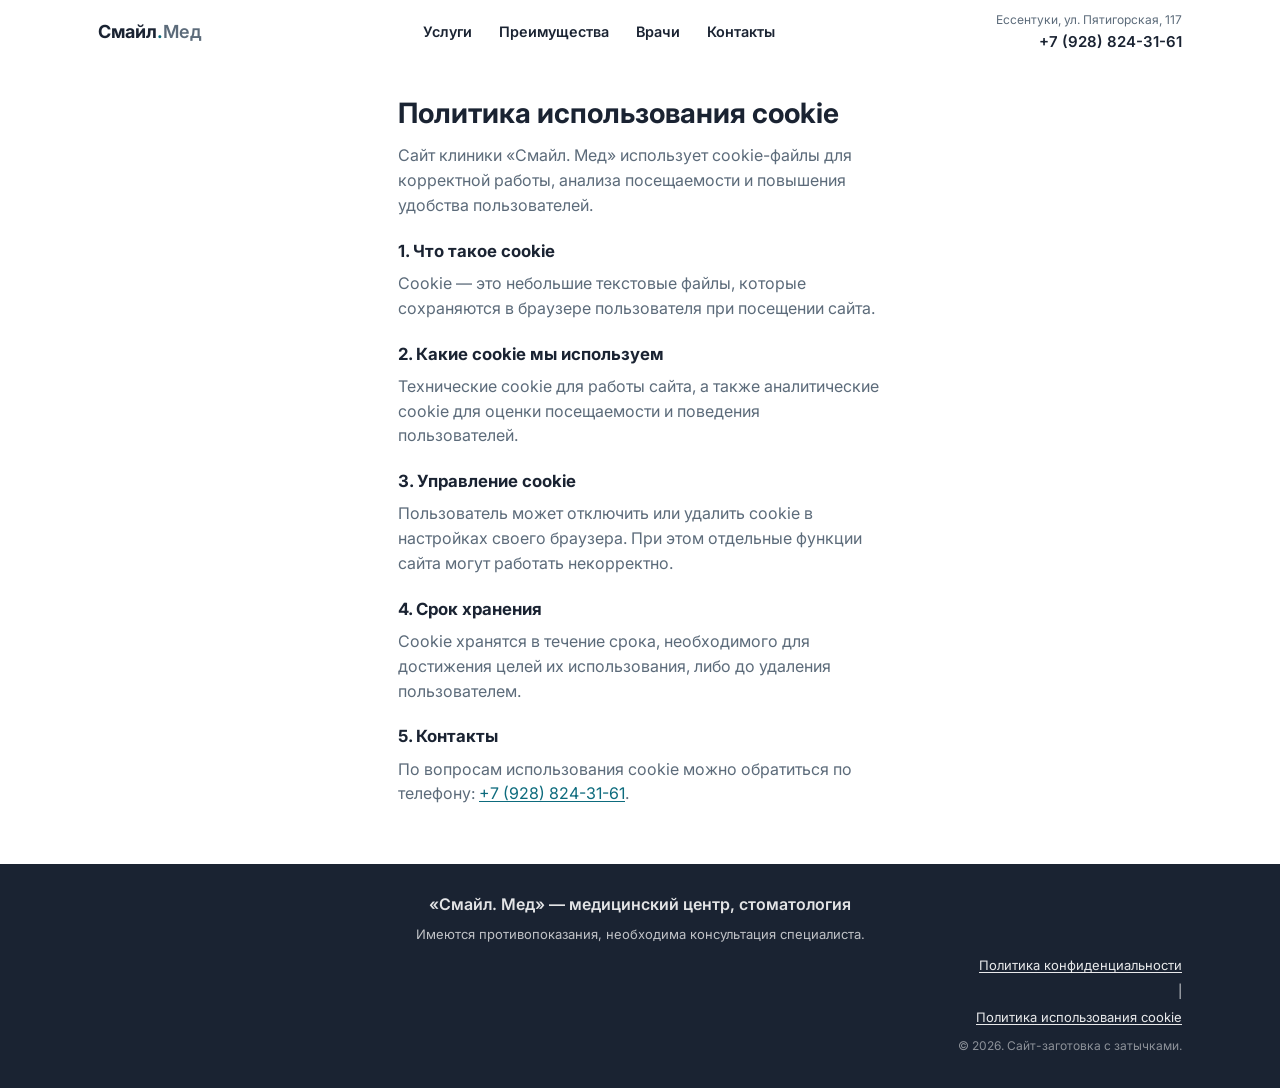
==== cookie-policy.html @ c0233da9 "changes" ====
<!DOCTYPE html>
<html lang="ru">
<head>
  <meta charset="UTF-8">
  <meta name="viewport" content="width=device-width, initial-scale=1">
  <title>Политика использования cookie — Смайл. Мед</title>
  <meta name="description" content="Политика использования cookie сайта стоматологии «Смайл. Мед».">
  <link rel="preconnect" href="https://fonts.googleapis.com">
  <link rel="preconnect" href="https://fonts.gstatic.com" crossorigin>
  <link href="https://fonts.googleapis.com/css2?family=Inter:wght@400;500;600;700&display=swap" rel="stylesheet">
  <link rel="stylesheet" href="styles.css">
</head>
<body>
  <header class="header header--scrolled" id="header">
    <div class="container header__inner">
      <a href="index.html" class="logo" aria-label="Смайл. Мед — на главную">
        <span class="logo__mark">Смайл</span><span class="logo__dot">.</span><span class="logo__med">Мед</span>
      </a>
      <nav class="nav" aria-label="Основное меню">
        <a class="nav__link" href="index.html#services">Услуги</a>
        <a class="nav__link" href="index.html#advantages">Преимущества</a>
        <a class="nav__link" href="doctors.html">Врачи</a>
        <a class="nav__link" href="index.html#contacts">Контакты</a>
      </nav>
      <div class="header__meta">
        <p class="header__address">Ессентуки, ул. Пятигорская, 117</p>
        <a class="header__phone" href="tel:+79288243161">+7 (928) 824-31-61</a>
      </div>
    </div>
  </header>

  <main>
    <section class="section legal-page">
      <div class="container container--narrow">
        <h1 class="section__title">Политика использования cookie</h1>
        <p>Сайт клиники «Смайл. Мед» использует cookie-файлы для корректной работы, анализа посещаемости и повышения удобства пользователей.</p>
        <h2>1. Что такое cookie</h2>
        <p>Cookie — это небольшие текстовые файлы, которые сохраняются в браузере пользователя при посещении сайта.</p>
        <h2>2. Какие cookie мы используем</h2>
        <p>Технические cookie для работы сайта, а также аналитические cookie для оценки посещаемости и поведения пользователей.</p>
        <h2>3. Управление cookie</h2>
        <p>Пользователь может отключить или удалить cookie в настройках своего браузера. При этом отдельные функции сайта могут работать некорректно.</p>
        <h2>4. Срок хранения</h2>
        <p>Cookie хранятся в течение срока, необходимого для достижения целей их использования, либо до удаления пользователем.</p>
        <h2>5. Контакты</h2>
        <p>По вопросам использования cookie можно обратиться по телефону: <a href="tel:+79288243161">+7 (928) 824-31-61</a>.</p>
      </div>
    </section>
  </main>

  <footer class="footer">
    <div class="container footer__inner">
      <p class="footer__brand">«Смайл. Мед» — медицинский центр, стоматология</p>
      <p class="footer__legal">Имеются противопоказания, необходима консультация специалиста.</p>
      <p class="footer__policies">
        <a href="privacy-policy.html">Политика конфиденциальности</a>
        <span aria-hidden="true">|</span>
        <a href="cookie-policy.html">Политика использования cookie</a>
      </p>
      <p class="footer__copy">&copy; <span data-year></span>. Сайт-заготовка с затычками.</p>
    </div>
  </footer>

  <script src="script.js"></script>
</body>
</html>
---- styles.css ----
/* Смайл. Мед — landing, mobile first */
:root {
  --color-bg: #ffffff;
  --color-bg-muted: #f4f7f9;
  --color-accent: #0d6b7d;
  --color-accent-hover: #0a5665;
  --color-accent-soft: #e6f3f6;
  --color-text: #1a2332;
  --color-text-muted: #5c6b7a;
  --color-border: #dce4ea;
  --shadow-sm: 0 1px 3px rgba(26, 35, 50, 0.08);
  --shadow-md: 0 8px 24px rgba(26, 35, 50, 0.1);
  --radius: 12px;
  --radius-sm: 8px;
  --header-h: 64px;
  --font: "Inter", system-ui, -apple-system, sans-serif;
  --max-w: 1120px;
  --transition: 0.2s ease;
  --reveal-duration: 0.72s;
  --reveal-ease: cubic-bezier(0.22, 1, 0.36, 1);
}

*,
*::before,
*::after {
  box-sizing: border-box;
}

html {
  scroll-behavior: smooth;
  scroll-padding-top: var(--header-h);
}

body {
  margin: 0;
  font-family: var(--font);
  font-size: 1rem;
  line-height: 1.55;
  color: var(--color-text);
  background: var(--color-bg);
}

img {
  max-width: 100%;
  height: auto;
  display: block;
}

a {
  color: var(--color-accent);
  text-decoration-thickness: 1px;
  text-underline-offset: 2px;
}

a:hover {
  color: var(--color-accent-hover);
}

.container {
  width: 100%;
  max-width: var(--max-w);
  margin: 0 auto;
  padding: 0 1.125rem;
}

.container--narrow {
  max-width: 520px;
}

/* Header: fixed поверх контента — в верхней точке виден фон hero сквозь прозрачную шапку */
.header {
  position: fixed;
  left: 0;
  right: 0;
  top: 0;
  z-index: 100;
  background: transparent;
  backdrop-filter: none;
  border-bottom: 1px solid transparent;
  box-shadow: none;
  transition:
    background-color 0.32s ease,
    border-color 0.32s ease,
    box-shadow 0.32s ease,
    backdrop-filter 0.32s ease;
}

.header--scrolled {
  background: #ffffff;
  border-bottom-color: var(--color-border);
  box-shadow: var(--shadow-sm);
}

.header__inner {
  display: flex;
  align-items: center;
  justify-content: space-between;
  gap: 0.75rem;
  min-height: var(--header-h);
  flex-wrap: wrap;
}

.nav {
  display: none;
  align-items: center;
  gap: 0.2rem;
  flex: 1 1 auto;
  justify-content: center;
}

.nav__link {
  display: inline-flex;
  align-items: center;
  gap: 0.35rem;
  padding: 0.55rem 0.75rem;
  border-radius: 999px;
  text-decoration: none;
  color: var(--color-text);
  font-weight: 600;
  font-size: 0.9rem;
  transition: background var(--transition), color var(--transition);
}

.nav__link:hover {
  background: rgba(13, 107, 125, 0.1);
  color: var(--color-accent-hover);
}

.nav__dropdown {
  position: relative;
}

.nav__link--dropdown {
  cursor: default;
}

.nav__dropdown::after {
  content: "";
  position: absolute;
  left: 0;
  right: 0;
  top: 100%;
  height: 12px;
}

.nav__chev {
  width: 10px;
  height: 10px;
  border-right: 2px solid currentColor;
  border-bottom: 2px solid currentColor;
  transform: rotate(45deg);
  margin-top: -2px;
  opacity: 0.75;
}

.nav__menu {
  position: absolute;
  top: calc(100% + 6px);
  left: 0;
  min-width: 220px;
  background: #fff;
  border: 1px solid var(--color-border);
  border-radius: var(--radius);
  box-shadow: var(--shadow-md);
  padding: 0.5rem;
  opacity: 0;
  transform: translate3d(0, 6px, 0);
  pointer-events: none;
  transition: opacity 0.18s ease, transform 0.18s ease;
}

.nav__dropdown:hover .nav__menu,
.nav__dropdown:focus-within .nav__menu {
  opacity: 1;
  transform: translate3d(0, 0, 0);
  pointer-events: auto;
}

.nav__item {
  display: block;
  padding: 0.6rem 0.7rem;
  border-radius: var(--radius-sm);
  color: var(--color-text);
  text-decoration: none;
  font-weight: 600;
  font-size: 0.92rem;
}

.nav__item:hover {
  background: var(--color-accent-soft);
  color: var(--color-accent-hover);
}

.price-mini {
  display: flex;
  flex-direction: column;
  gap: 0.35rem;
  padding: 0.15rem;
}

.price-mini__row {
  display: grid;
  grid-template-columns: 1fr auto;
  gap: 0.75rem;
  padding: 0.45rem 0.5rem;
  border-radius: var(--radius-sm);
  border: 1px solid transparent;
}

.price-mini__row:hover {
  border-color: var(--color-border);
  background: var(--color-bg-muted);
}

.price-mini__name {
  font-weight: 600;
  color: var(--color-text);
  font-size: 0.9rem;
}

.price-mini__price {
  font-weight: 700;
  color: var(--color-accent);
  font-variant-numeric: tabular-nums;
  font-size: 0.9rem;
}

.price-mini__btn {
  margin-top: 0.35rem;
}

.services__price {
  margin-top: 1.25rem;
  padding: 1.25rem;
  border-radius: var(--radius);
  border: 1px solid var(--color-border);
  background: var(--color-bg);
  box-shadow: var(--shadow-sm);
  width: 100%;
  max-width: 520px;
}

.services__price-title {
  margin: 0 0 0.75rem;
  font-size: 1.0625rem;
}

.logo {
  text-decoration: none;
  font-weight: 700;
  font-size: 1.125rem;
  color: var(--color-text);
}

.logo__dot {
  color: var(--color-accent);
}

.logo__med {
  font-weight: 600;
  color: var(--color-text-muted);
}

.header__meta {
  display: none;
  flex-direction: column;
  align-items: flex-end;
  gap: 0.05rem;
}

.header__address {
  margin: 0;
  font-size: 0.75rem;
  color: var(--color-text-muted);
}

.header__phone {
  font-weight: 600;
  font-size: 0.9375rem;
  color: var(--color-text);
  text-decoration: none;
}

.header__phone:hover {
  color: var(--color-accent);
}

.header__cta {
  display: none;
}

.header__burger {
  display: flex;
  flex-direction: column;
  justify-content: center;
  gap: 5px;
  width: 44px;
  height: 44px;
  padding: 0;
  border: none;
  background: transparent;
  cursor: pointer;
  border-radius: var(--radius-sm);
}

.header__burger span {
  display: block;
  height: 2px;
  width: 22px;
  margin: 0 auto;
  background: var(--color-text);
  border-radius: 1px;
}

.nav-mobile {
  padding: 0 1.125rem 1rem;
  display: flex;
  flex-direction: column;
  gap: 0.5rem;
  border-bottom: 1px solid transparent;
  background: rgba(255, 255, 255, 0.97);
  transition: border-color 0.32s ease, background-color 0.32s ease;
}

.header--scrolled .nav-mobile {
  border-bottom-color: var(--color-border);
}

.nav-mobile[hidden] {
  display: none !important;
}

.nav-mobile__link {
  padding: 0.65rem 0;
  color: var(--color-text);
  text-decoration: none;
  font-weight: 500;
  border-bottom: 1px solid var(--color-border);
}

/* Buttons */
.btn {
  display: inline-flex;
  align-items: center;
  justify-content: center;
  gap: 0.35rem;
  padding: 0.65rem 1.1rem;
  font-family: inherit;
  font-size: 0.9375rem;
  font-weight: 600;
  border-radius: var(--radius-sm);
  border: 2px solid transparent;
  cursor: pointer;
  text-decoration: none;
  transition: background var(--transition), color var(--transition), border-color var(--transition);
}

.btn--primary {
  background: var(--color-accent);
  color: #fff;
}

.btn--primary:hover {
  background: var(--color-accent-hover);
  color: #fff;
}

.btn--secondary {
  background: var(--color-text);
  color: #fff;
  border-color: var(--color-text);
}

.btn--secondary:hover {
  background: #2d3a4d;
  color: #fff;
}

.btn--outline {
  background: #fff;
  color: var(--color-accent);
  border-color: var(--color-accent);
}

.btn--outline:hover {
  background: var(--color-accent-soft);
  color: var(--color-accent-hover);
}

.btn--ghost {
  background: transparent;
  color: var(--color-accent);
  border-color: transparent;
  text-decoration: underline;
  text-underline-offset: 3px;
}

.btn--lg {
  padding: 0.85rem 1.25rem;
  font-size: 1rem;
}

.btn--block {
  width: 100%;
}

/* Hero: начинается с верха вьюпорта под фиксированной шапкой */
.hero {
  position: relative;
  min-height: 100vh;
  min-height: min(640px, 100dvh);
  display: flex;
  align-items: flex-end;
  padding: calc(var(--header-h) + 2rem) 0 3rem;
}

.hero__bg {
  position: absolute;
  inset: 0;
  background:
    linear-gradient(135deg, rgba(13, 107, 125, 0.12) 0%, rgba(255, 255, 255, 0.85) 55%),
    url("https://images.unsplash.com/photo-1629909613654-28e377c37b09?w=1200&q=70&auto=format&fit=crop") center/cover no-repeat;
  z-index: 0;
}

.hero__overlay {
  position: absolute;
  inset: 0;
  background: linear-gradient(180deg, rgba(255, 255, 255, 0.2) 0%, rgba(255, 255, 255, 0.92) 100%);
  z-index: 1;
}

.hero__content {
  position: relative;
  z-index: 2;
}

.hero__title {
  margin: 0 0 0.75rem;
  font-size: clamp(1.5rem, 5vw, 2.25rem);
  font-weight: 700;
  line-height: 1.2;
  max-width: 18ch;
}

.hero__subtitle {
  margin: 0 0 1.5rem;
  font-size: 1.0625rem;
  color: var(--color-text-muted);
  max-width: 32ch;
}

.hero__actions {
  display: flex;
  flex-direction: column;
  gap: 0.75rem;
}

.hero__note {
  margin: 1.25rem 0 0;
  font-size: 0.8125rem;
  color: var(--color-text-muted);
}

.placeholder-note {
  opacity: 0.9;
}

/* Sections */
.section {
  padding: 3rem 0;
}

.section--muted {
  background: var(--color-bg-muted);
}

.section--accent {
  background: linear-gradient(160deg, var(--color-accent) 0%, #0a4d5c 100%);
  color: #fff;
}

.section__title {
  margin: 0 0 0.5rem;
  font-size: clamp(1.35rem, 4vw, 1.75rem);
  font-weight: 700;
}

.section__title--light {
  color: #fff;
}

.section__lead {
  margin: 0 0 1.75rem;
  color: var(--color-text-muted);
  max-width: 42ch;
}

.section__footer {
  margin-top: 1.75rem;
  display: flex;
  flex-direction: column;
  align-items: flex-start;
  gap: 0.5rem;
}

.grid--services {
  display: grid;
  gap: 1rem;
}

.grid--gallery {
  display: grid;
  gap: 1rem;
  grid-template-columns: repeat(2, 1fr);
}

.grid--works {
  display: grid;
  gap: 1rem;
}

.ba-card--span {
  /* Делаем карточку-область под слайдер без “внутренних отступов” */
  padding: 0.25rem;
  align-items: stretch;
  justify-content: stretch;
  min-height: auto;
}

/* Before / After slider */
.ba-slider {
  --ba-pos: 50;
  position: relative;
  width: 100%;
  aspect-ratio: 16 / 9;
  border-radius: calc(var(--radius) - 2px);
  overflow: hidden;
  user-select: none;
  touch-action: pan-y;
}

.ba-slider::before {
  content: "";
  position: absolute;
  inset: 0;
  background: rgba(0, 0, 0, 0.25);
  opacity: 0;
  transition: opacity 0.2s ease;
  z-index: 3;
  pointer-events: none;
}

.ba-slider:hover::before,
.ba-slider[data-dragging="true"]::before {
  opacity: 1;
}

.ba-stage {
  position: absolute;
  inset: 0;
  z-index: 1;
}

.ba-img {
  position: absolute;
  inset: 0;
  width: 100%;
  height: 100%;
  object-fit: cover;
  object-position: center;
}

.ba-img--before {
  z-index: 1;
}

.ba-clip {
  position: absolute;
  top: 0;
  left: 0;
  bottom: 0;
  width: calc(var(--ba-pos) * 1%);
  overflow: hidden;
  z-index: 2;
}

.ba-divider {
  position: absolute;
  top: 0;
  bottom: 0;
  left: calc(var(--ba-pos) * 1%);
  width: 2px;
  background: rgba(255, 255, 255, 0.92);
  transform: translateX(-1px);
  opacity: 0.9;
  z-index: 4;
  pointer-events: none;
}

.ba-handle {
  position: absolute;
  top: 50%;
  left: calc(var(--ba-pos) * 1%);
  transform: translate(-50%, -50%);
  width: 46px;
  height: 46px;
  border-radius: 999px;
  border: 2px solid rgba(255, 255, 255, 0.95);
  background: rgba(0, 0, 0, 0.15);
  box-shadow: 0 8px 24px rgba(0, 0, 0, 0.18);
  z-index: 4;
  pointer-events: none;
}

.ba-label {
  position: absolute;
  top: 50%;
  transform: translateY(-50%);
  padding: 0.45rem 0.75rem;
  border-radius: 0.65rem;
  background: rgba(0, 0, 0, 0.38);
  color: #fff;
  font-weight: 800;
  font-size: 0.9rem;
  opacity: 0;
  transition:
    opacity 0.2s ease,
    transform 0.2s ease;
  z-index: 5;
  pointer-events: none;
}

.ba-label--before {
  left: 10px;
}

.ba-label--after {
  right: 10px;
}

.ba-slider:hover .ba-label,
.ba-slider[data-dragging="true"] .ba-label {
  opacity: 1;
}

.ba-range {
  position: absolute;
  inset: 0;
  width: 100%;
  height: 100%;
  opacity: 0;
  cursor: ew-resize;
  z-index: 6;
  border: 0;
  background: transparent;
}

.grid--news {
  display: grid;
  gap: 1rem;
}

.ph-card {
  border-radius: var(--radius);
  border: 2px dashed var(--color-border);
  background: linear-gradient(180deg, #ffffff 0%, var(--color-bg-muted) 100%);
  color: var(--color-text-muted);
  min-height: 140px;
  padding: 1.1rem;
  display: flex;
  align-items: center;
  justify-content: center;
  text-align: center;
  font-weight: 700;
}

.ph-card--wide {
  min-height: 170px;
}

.team {
  padding-top: calc(var(--header-h) + 1.75rem);
}

.team__title {
  margin: 0 0 1.25rem;
  font-size: clamp(1.25rem, 3.8vw, 1.75rem);
  line-height: 1.25;
}

.team-grid {
  display: grid;
  gap: 1rem;
  justify-content: center;
  grid-template-columns: minmax(0, 420px);
}

.team-card {
  border-radius: var(--radius);
  border: 1px solid var(--color-border);
  background: var(--color-bg);
  box-shadow: var(--shadow-sm);
  overflow: hidden;
}

.team-card__photo {
  width: 100%;
  height: 220px;
  object-fit: cover;
  object-position: center;
  background: var(--color-bg-muted);
}

.team-card__name {
  margin: 0;
  padding: 0.9rem 1rem 0.25rem;
  font-size: 1.05rem;
}

.team-card__role {
  margin: 0;
  padding: 0 1rem 1rem;
  color: var(--color-text-muted);
  font-weight: 600;
}

.team__note {
  margin-top: 1rem;
}

.legal-page {
  padding-top: calc(var(--header-h) + 1.75rem);
}

.legal-page h2 {
  margin: 1.25rem 0 0.45rem;
  font-size: 1.05rem;
}

.legal-page p {
  margin: 0 0 0.6rem;
  color: var(--color-text-muted);
}

.card {
  background: var(--color-bg);
  border: 1px solid var(--color-border);
  border-radius: var(--radius);
  padding: 1.25rem;
  box-shadow: var(--shadow-sm);
}

.card__icon {
  font-size: 1.75rem;
  margin-bottom: 0.5rem;
}

.card__title {
  margin: 0 0 0.4rem;
  font-size: 1.0625rem;
}

.card__text {
  margin: 0;
  font-size: 0.9375rem;
  color: var(--color-text-muted);
}

.placeholder-tag {
  font-size: 0.75rem;
  color: var(--color-text-muted);
}

.section--accent .placeholder-tag {
  color: rgba(255, 255, 255, 0.85);
}

/* Advantages */
.advantages {
  list-style: none;
  margin: 0;
  padding: 0;
  display: grid;
  gap: 1rem;
}

.advantages__item {
  background: var(--color-bg);
  border-radius: var(--radius);
  padding: 1rem 1.15rem;
  border: 1px solid var(--color-border);
}

.advantages__item strong {
  display: block;
  margin-bottom: 0.35rem;
  font-size: 1rem;
  color: var(--color-accent);
}

.advantages__item span {
  font-size: 0.9375rem;
  color: var(--color-text-muted);
}

/* Reviews carousel */
.reviews {
  max-width: 640px;
}

.reviews__viewport {
  overflow: hidden;
  border-radius: var(--radius);
  border: 1px solid var(--color-border);
  background: var(--color-bg);
}

.reviews__track {
  display: flex;
  transition: transform 0.35s ease;
}

.review {
  flex: 0 0 100%;
  margin: 0;
  padding: 1.5rem 1.25rem;
}

.review p {
  margin: 0 0 0.75rem;
  font-size: 1rem;
}

.review cite {
  font-size: 0.875rem;
  font-style: normal;
  color: var(--color-text-muted);
}

.reviews__controls {
  display: flex;
  gap: 0.5rem;
  margin-top: 0.75rem;
}

.reviews__btn {
  min-width: 44px;
  height: 44px;
  border-radius: var(--radius-sm);
  border: 1px solid var(--color-border);
  background: var(--color-bg);
  font-size: 1.1rem;
  cursor: pointer;
  color: var(--color-accent);
}

.reviews__btn:hover {
  background: var(--color-accent-soft);
}

.reviews__cta {
  align-items: flex-start;
}

/* Lead form */
.lead-form {
  display: flex;
  flex-direction: column;
  gap: 1rem;
}

.field {
  display: flex;
  flex-direction: column;
  gap: 0.35rem;
}

.field__label {
  font-size: 0.875rem;
  font-weight: 500;
}

.field__input {
  padding: 0.75rem 0.9rem;
  border: 1px solid rgba(255, 255, 255, 0.35);
  border-radius: var(--radius-sm);
  font-family: inherit;
  font-size: 1rem;
  background: rgba(255, 255, 255, 0.95);
  color: var(--color-text);
}

.field__input::placeholder {
  color: #8a9aa8;
}

.field--check {
  flex-direction: row;
  align-items: flex-start;
  gap: 0.6rem;
  font-size: 0.8125rem;
  line-height: 1.4;
}

.field--check input {
  margin-top: 0.2rem;
  flex-shrink: 0;
}

.section--accent .link-inline {
  color: #fff;
  text-decoration: underline;
}

.form-hint {
  margin: 0;
  min-height: 1.25em;
  font-size: 0.875rem;
  opacity: 0.95;
}

/* Contacts */
.contacts-grid {
  display: grid;
  gap: 1.5rem;
}

.contacts-phone {
  margin: 0 0 0.5rem;
  font-size: 1.5rem;
  font-weight: 700;
}

.contacts-phone a {
  color: var(--color-text);
  text-decoration: none;
}

.contacts-phone a:hover {
  color: var(--color-accent);
}

.contacts-address,
.contacts-hours {
  margin: 0 0 0.5rem;
  color: var(--color-text-muted);
}

.muted {
  color: var(--color-text-muted);
  font-size: 0.9375rem;
}

.contacts-messengers {
  margin: 1rem 0 0;
  display: flex;
  flex-wrap: wrap;
  gap: 0.5rem;
}

.link-pill {
  display: inline-flex;
  padding: 0.45rem 0.9rem;
  background: var(--color-accent-soft);
  color: var(--color-accent);
  border-radius: 999px;
  font-weight: 600;
  font-size: 0.875rem;
  text-decoration: none;
}

.link-pill:hover {
  background: #d4e8ed;
}

.link-pill--placeholder {
  opacity: 0.75;
  border: 1px dashed var(--color-accent);
  background: transparent;
}

.map-placeholder {
  min-height: 240px;
  border: 2px dashed var(--color-border);
  border-radius: var(--radius);
  padding: 1.25rem;
  background: var(--color-bg-muted);
  color: var(--color-text-muted);
  font-size: 0.9375rem;
}

.map-placeholder p {
  margin: 0 0 0.5rem;
}

.map-placeholder__code {
  display: block;
  margin-top: 0.75rem;
  padding: 0.65rem;
  background: #fff;
  border-radius: var(--radius-sm);
  font-size: 0.75rem;
  word-break: break-all;
  border: 1px solid var(--color-border);
}

.map-placeholder iframe {
  width: 100%;
  max-width: 100%;
  height: 240px;
  margin-top: 0.75rem;
  border: 0;
  border-radius: var(--radius-sm);
  display: block;
}

/* Footer */
.footer {
  padding: 1.75rem 0 2rem;
  background: var(--color-text);
  color: rgba(255, 255, 255, 0.88);
}

.footer__inner {
  text-align: right;
}

.footer__brand {
  margin: 0 0 0.5rem;
  font-weight: 600;
  text-align: center; /* Возвращаем исходное выравнивание текста */
}

.footer__legal {
  margin: 0 0 0.75rem;
  font-size: 0.8125rem;
  line-height: 1.45;
  color: rgba(255, 255, 255, 0.72);
  text-align: center; /* Возвращаем исходное выравнивание текста */
}

.footer__policies {
  margin: 0 0 0.65rem;
  font-size: 0.8125rem;
  color: rgba(255, 255, 255, 0.8);
  display: flex;
  flex-direction: column;
  justify-content: flex-start;
  align-items: flex-end;
  gap: 0.35rem;
  flex-wrap: nowrap;
  transform: none;
}

.footer__policies a {
  color: rgba(255, 255, 255, 0.9);
}

.footer__policies a:hover {
  color: #ffffff;
}

@media (max-width: 639px) {
  .footer__policies {
    transform: none;
    align-items: flex-end;
    text-align: right;
  }
}

.footer__copy {
  margin: 0;
  font-size: 0.75rem;
  color: rgba(255, 255, 255, 0.5);
}

/* Modal */
.modal {
  position: fixed;
  inset: 0;
  z-index: 200;
  display: flex;
  align-items: center;
  justify-content: center;
  padding: 1rem;
}

.modal[hidden] {
  display: none !important;
}

.modal__backdrop {
  position: absolute;
  inset: 0;
  background: rgba(26, 35, 50, 0.45);
}

.modal__dialog {
  position: relative;
  width: 100%;
  max-width: 400px;
  background: var(--color-bg);
  border-radius: var(--radius);
  padding: 1.5rem;
  box-shadow: var(--shadow-md);
}

.modal__close {
  position: absolute;
  top: 0.65rem;
  right: 0.65rem;
  width: 36px;
  height: 36px;
  border: none;
  background: var(--color-bg-muted);
  border-radius: var(--radius-sm);
  font-size: 1.5rem;
  line-height: 1;
  cursor: pointer;
  color: var(--color-text-muted);
}

.modal__title {
  margin: 0 0 0.75rem;
  font-size: 1.25rem;
  padding-right: 2rem;
}

.modal__text {
  margin: 0 0 0.75rem;
  color: var(--color-text-muted);
  font-size: 0.9375rem;
}

.modal__phone {
  margin: 0 0 1rem;
  font-size: 1.25rem;
  font-weight: 700;
}

.modal__phone a {
  color: var(--color-text);
  text-decoration: none;
}

.modal__actions {
  display: flex;
  flex-direction: column;
  gap: 0.5rem;
  margin-bottom: 0.75rem;
}

.badge-placeholder {
  font-size: 0.65rem;
  font-weight: 500;
  opacity: 0.8;
}

/* Scroll-driven reveal */
.reveal {
  opacity: 0;
  transform: translate3d(0, 36px, 0);
  transition:
    opacity var(--reveal-duration) var(--reveal-ease),
    transform var(--reveal-duration) var(--reveal-ease);
  transition-delay: 0ms;
}

.reveal.is-visible {
  opacity: 1;
  transform: translate3d(0, 0, 0);
}

.reveal--left {
  transform: translate3d(-36px, 0, 0);
}

.reveal--right {
  transform: translate3d(36px, 0, 0);
}

.reveal--scale {
  transform: translate3d(0, 24px, 0) scale(0.96);
}

.reveal--scale.is-visible {
  transform: translate3d(0, 0, 0) scale(1);
}

/* Tablet+ */
@media (min-width: 640px) {
  .header__inner {
    flex-wrap: nowrap;
  }

  .nav {
    display: flex;
  }

  .header__meta {
    display: flex;
  }

  .header__cta {
    display: inline-flex;
  }

  .header__burger {
    display: none;
  }

  .nav-mobile {
    display: none !important;
  }

  .hero__actions {
    flex-direction: row;
    flex-wrap: wrap;
  }

  .grid--services {
    grid-template-columns: repeat(2, 1fr);
  }

  .grid--gallery {
    grid-template-columns: repeat(4, 1fr);
  }

  .grid--news {
    grid-template-columns: repeat(3, 1fr);
  }

  .grid--works {
    grid-template-columns: repeat(2, 1fr);
  }

  .ba-card--span {
    grid-column: 1 / -1;
  }

  .team-grid {
    grid-template-columns: repeat(2, minmax(0, 360px));
  }

  .advantages {
    grid-template-columns: repeat(2, 1fr);
  }

  .contacts-grid {
    grid-template-columns: 1fr 1.2fr;
    align-items: start;
  }

  .map-placeholder {
    min-height: 280px;
  }

  .map-placeholder iframe {
    height: 300px;
  }

  .modal__actions {
    flex-direction: row;
  }
}

@media (min-width: 960px) {
  .grid--services {
    grid-template-columns: repeat(4, 1fr);
  }

  .hero__title {
    max-width: 22ch;
  }
}

@media (prefers-reduced-motion: reduce) {
  html {
    scroll-behavior: auto;
  }

  .reviews__track {
    transition: none;
  }

  .reveal {
    opacity: 1;
    transform: none;
    transition: none;
  }

  .reveal--scale.is-visible {
    transform: none;
  }
}
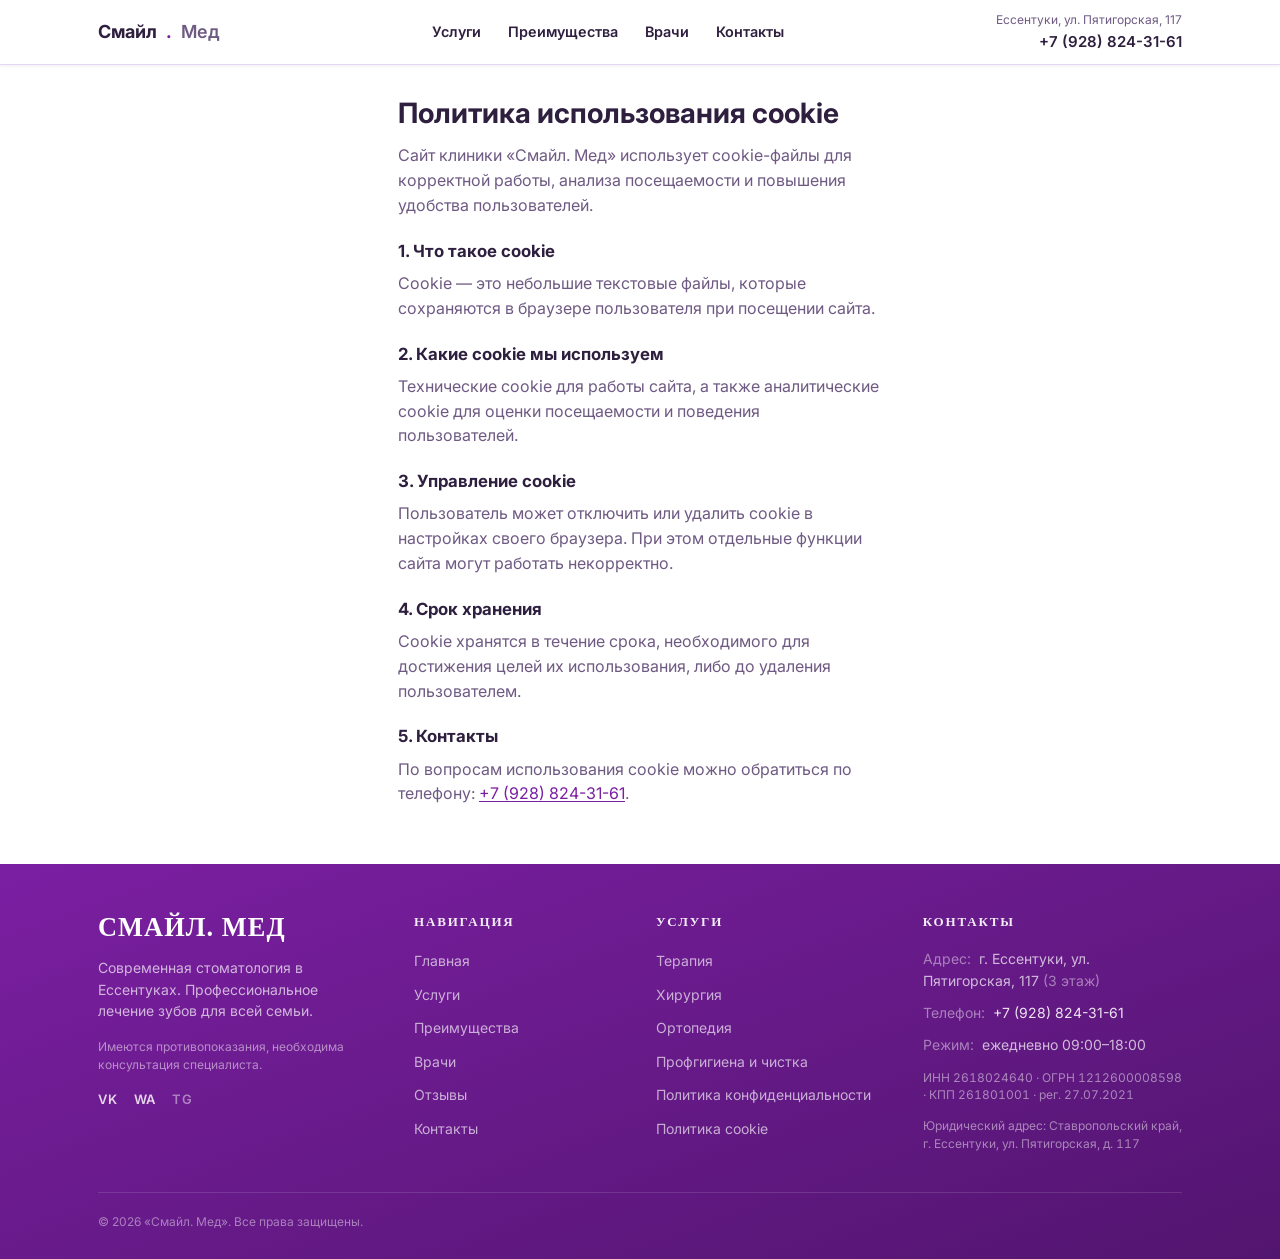
==== commit 71a38640: "changes" ====
--- a/cookie-policy.html
+++ b/cookie-policy.html
@@ -50,14 +50,55 @@
 
   <footer class="footer">
     <div class="container footer__inner">
-      <p class="footer__brand">«Смайл. Мед» — медицинский центр, стоматология</p>
-      <p class="footer__legal">Имеются противопоказания, необходима консультация специалиста.</p>
-      <p class="footer__policies">
-        <a href="privacy-policy.html">Политика конфиденциальности</a>
-        <span aria-hidden="true">|</span>
-        <a href="cookie-policy.html">Политика использования cookie</a>
-      </p>
-      <p class="footer__copy">&copy; <span data-year></span>. Сайт-заготовка с затычками.</p>
+      <div class="footer__top">
+        <div class="footer__grid">
+          <div class="footer__col footer__col--brand">
+            <p class="footer__brand-title">Смайл. Мед</p>
+            <p class="footer__brand-text">Современная стоматология в Ессентуках. Профессиональное лечение зубов для всей семьи.</p>
+            <p class="footer__legal">Имеются противопоказания, необходима консультация специалиста.</p>
+            <p class="footer__social">
+              <a class="footer__social-link" href="#" aria-label="ВКонтакте">VK</a>
+              <a class="footer__social-link" href="https://wa.me/79288243161" target="_blank" rel="noopener noreferrer" aria-label="WhatsApp">WA</a>
+              <a class="footer__social-link footer__social-link--muted" href="#" aria-label="Telegram">TG</a>
+            </p>
+          </div>
+          <div class="footer__col">
+            <p class="footer__col-title">Навигация</p>
+            <ul class="footer__list">
+              <li><a href="index.html#top">Главная</a></li>
+              <li><a href="index.html#services">Услуги</a></li>
+              <li><a href="index.html#advantages">Преимущества</a></li>
+              <li><a href="doctors.html">Врачи</a></li>
+              <li><a href="index.html#reviews">Отзывы</a></li>
+              <li><a href="index.html#contacts">Контакты</a></li>
+            </ul>
+          </div>
+          <div class="footer__col">
+            <p class="footer__col-title">Услуги</p>
+            <ul class="footer__list">
+              <li><a href="index.html#services">Терапия</a></li>
+              <li><a href="index.html#services">Хирургия</a></li>
+              <li><a href="index.html#services">Ортопедия</a></li>
+              <li><a href="index.html#services">Профгигиена и чистка</a></li>
+              <li><a href="privacy-policy.html">Политика конфиденциальности</a></li>
+              <li><a href="cookie-policy.html">Политика cookie</a></li>
+            </ul>
+          </div>
+          <div class="footer__col">
+            <p class="footer__col-title">Контакты</p>
+            <div class="footer__contacts">
+              <p class="footer__contact-line"><span class="footer__contact-label">Адрес:</span> г. Ессентуки, ул. Пятигорская, 117 <span class="footer__contact-muted">(3&nbsp;этаж)</span></p>
+              <p class="footer__contact-line"><span class="footer__contact-label">Телефон:</span> <a href="tel:+79288243161">+7 (928) 824-31-61</a></p>
+              <p class="footer__contact-line"><span class="footer__contact-label">Режим:</span> ежедневно 09:00–18:00</p>
+              <p class="footer__requisites-line">ИНН 2618024640 · ОГРН 1212600008598 · КПП 261801001 · рег. 27.07.2021</p>
+              <p class="footer__requisites-line">Юридический адрес: Ставропольский край, г. Ессентуки, ул. Пятигорская, д. 117</p>
+            </div>
+          </div>
+        </div>
+      </div>
+      <div class="footer__bar">
+        <p class="footer__copy">&copy; <span data-year></span> «Смайл. Мед». Все права защищены.</p>
+      </div>
     </div>
   </footer>
 
--- a/styles.css
+++ b/styles.css
@@ -1,15 +1,15 @@
 /* Смайл. Мед — landing, mobile first */
 :root {
   --color-bg: #ffffff;
-  --color-bg-muted: #f4f7f9;
-  --color-accent: #0d6b7d;
-  --color-accent-hover: #0a5665;
-  --color-accent-soft: #e6f3f6;
-  --color-text: #1a2332;
-  --color-text-muted: #5c6b7a;
-  --color-border: #dce4ea;
-  --shadow-sm: 0 1px 3px rgba(26, 35, 50, 0.08);
-  --shadow-md: 0 8px 24px rgba(26, 35, 50, 0.1);
+  --color-bg-muted: #f7f1fb;
+  --color-accent: #7b1fa2;
+  --color-accent-hover: #641888;
+  --color-accent-soft: #efe3f7;
+  --color-text: #2e1f3f;
+  --color-text-muted: #6f5a83;
+  --color-border: #e7d7f2;
+  --shadow-sm: 0 1px 3px rgba(46, 31, 63, 0.08);
+  --shadow-md: 0 8px 24px rgba(46, 31, 63, 0.12);
   --radius: 12px;
   --radius-sm: 8px;
   --header-h: 64px;
@@ -91,6 +91,84 @@
   box-shadow: var(--shadow-sm);
 }
 
+/* Внутренние страницы: шапка сразу как «прокрученная», без смены при скролле */
+body:not(.page-home) .header {
+  background: #ffffff;
+  border-bottom-color: var(--color-border);
+  box-shadow: var(--shadow-sm);
+}
+
+body:not(.page-home) .nav-mobile {
+  border-bottom-color: var(--color-border);
+}
+
+/* Главная: вверху прозрачная шапка и светлый текст; после прокрутки — как обычно */
+.page-home .header .logo,
+.page-home .header .nav__link,
+.page-home .header .header__address,
+.page-home .header .header__phone,
+.page-home .header .header__burger span,
+.page-home .header .header__cta.btn--primary {
+  transition:
+    color 0.32s ease,
+    background-color 0.32s ease,
+    border-color 0.32s ease,
+    box-shadow 0.32s ease;
+}
+
+.page-home .header:not(.header--scrolled) .logo {
+  color: #fff;
+}
+
+.page-home .header:not(.header--scrolled) .logo__dot {
+  color: rgba(255, 255, 255, 0.95);
+}
+
+.page-home .header:not(.header--scrolled) .logo__med {
+  color: rgba(255, 255, 255, 0.82);
+}
+
+.page-home .header:not(.header--scrolled) .logo__icon-wrap {
+  box-shadow: 0 8px 22px rgba(0, 0, 0, 0.22);
+}
+
+.page-home .header:not(.header--scrolled) .nav__link {
+  color: rgba(255, 255, 255, 0.96);
+}
+
+.page-home .header:not(.header--scrolled) .nav__link:hover {
+  background: rgba(255, 255, 255, 0.14);
+  color: #fff;
+}
+
+.page-home .header:not(.header--scrolled) .header__address {
+  color: rgba(255, 255, 255, 0.78);
+}
+
+.page-home .header:not(.header--scrolled) .header__phone {
+  color: #fff;
+}
+
+.page-home .header:not(.header--scrolled) .header__phone:hover {
+  color: rgba(255, 255, 255, 0.95);
+}
+
+.page-home .header:not(.header--scrolled) .header__burger span {
+  background: #fff;
+}
+
+.page-home .header:not(.header--scrolled) .header__cta.btn--primary {
+  background: rgba(255, 255, 255, 0.16);
+  border: 2px solid rgba(255, 255, 255, 0.92);
+  color: #fff;
+}
+
+.page-home .header:not(.header--scrolled) .header__cta.btn--primary:hover {
+  background: rgba(255, 255, 255, 0.3);
+  border-color: #fff;
+  color: #fff;
+}
+
 .header__inner {
   display: flex;
   align-items: center;
@@ -122,7 +200,7 @@
 }
 
 .nav__link:hover {
-  background: rgba(13, 107, 125, 0.1);
+  background: rgba(123, 31, 162, 0.1);
   color: var(--color-accent-hover);
 }
 
@@ -246,10 +324,36 @@
 }
 
 .logo {
+  display: inline-flex;
+  align-items: center;
+  gap: 0.55rem;
   text-decoration: none;
   font-weight: 700;
   font-size: 1.125rem;
   color: var(--color-text);
+}
+
+.logo__icon-wrap {
+  width: 46px;
+  height: 46px;
+  border-radius: 12px;
+  overflow: hidden;
+  flex: 0 0 46px;
+  box-shadow: 0 8px 22px rgba(123, 31, 162, 0.25);
+}
+
+.logo__icon {
+  width: 100%;
+  height: 100%;
+  object-fit: cover;
+  object-position: center 18%;
+  transform: scale(1.5);
+}
+
+.logo__wordmark {
+  display: inline-flex;
+  align-items: baseline;
+  line-height: 1;
 }
 
 .logo__dot {
@@ -417,8 +521,14 @@
 .hero__bg {
   position: absolute;
   inset: 0;
+  /* Фото клиники + фиолетовый тон как у логотипа */
   background:
-    linear-gradient(135deg, rgba(13, 107, 125, 0.12) 0%, rgba(255, 255, 255, 0.85) 55%),
+    linear-gradient(
+      135deg,
+      rgba(93, 0, 123, 0.55) 0%,
+      rgba(123, 31, 162, 0.45) 45%,
+      rgba(82, 21, 111, 0.5) 100%
+    ),
     url("https://images.unsplash.com/photo-1629909613654-28e377c37b09?w=1200&q=70&auto=format&fit=crop") center/cover no-repeat;
   z-index: 0;
 }
@@ -426,7 +536,13 @@
 .hero__overlay {
   position: absolute;
   inset: 0;
-  background: linear-gradient(180deg, rgba(255, 255, 255, 0.2) 0%, rgba(255, 255, 255, 0.92) 100%);
+  /* К низу чуть темнее, чтобы белый текст hero оставался читаемым */
+  background: linear-gradient(
+    180deg,
+    rgba(45, 10, 62, 0.28) 0%,
+    rgba(82, 21, 111, 0.42) 55%,
+    rgba(45, 10, 62, 0.58) 100%
+  );
   z-index: 1;
 }
 
@@ -441,13 +557,16 @@
   font-weight: 700;
   line-height: 1.2;
   max-width: 18ch;
+  color: #fff;
+  text-shadow: 0 1px 2px rgba(0, 0, 0, 0.18);
 }
 
 .hero__subtitle {
   margin: 0 0 1.5rem;
   font-size: 1.0625rem;
-  color: var(--color-text-muted);
+  color: rgba(255, 255, 255, 0.92);
   max-width: 32ch;
+  text-shadow: 0 1px 2px rgba(0, 0, 0, 0.12);
 }
 
 .hero__actions {
@@ -459,11 +578,28 @@
 .hero__note {
   margin: 1.25rem 0 0;
   font-size: 0.8125rem;
-  color: var(--color-text-muted);
+  color: rgba(255, 255, 255, 0.72);
+}
+
+.hero .placeholder-note {
+  opacity: 0.95;
 }
 
 .placeholder-note {
   opacity: 0.9;
+}
+
+/* Кнопки в hero на фиолетовом фоне */
+.hero .btn--outline {
+  background: transparent;
+  color: #fff;
+  border-color: rgba(255, 255, 255, 0.92);
+}
+
+.hero .btn--outline:hover {
+  background: rgba(255, 255, 255, 0.14);
+  color: #fff;
+  border-color: #fff;
 }
 
 /* Sections */
@@ -476,7 +612,7 @@
 }
 
 .section--accent {
-  background: linear-gradient(160deg, var(--color-accent) 0%, #0a4d5c 100%);
+  background: linear-gradient(160deg, var(--color-accent) 0%, #52156f 100%);
   color: #fff;
 }
 
@@ -521,39 +657,63 @@
 }
 
 .ba-card--span {
-  /* Делаем карточку-область под слайдер без “внутренних отступов” */
-  padding: 0.25rem;
+  /* Слайдер на всю внутреннюю область рамки карточки */
+  width: 100%;
+  padding: 0;
+  display: block;
+  min-height: 0;
+  max-width: none;
+  margin: 0;
+  overflow: hidden;
   align-items: stretch;
   justify-content: stretch;
-  min-height: auto;
+}
+
+/* Карточка со слайдером: без внутренних полей, скругление задаёт рамка */
+.ph-card.ba-card--span {
+  padding: 0;
+  min-height: 0;
+  display: block;
+  text-align: left;
+  font-weight: inherit;
+  color: inherit;
 }
 
 /* Before / After slider */
 .ba-slider {
   --ba-pos: 50;
+  --ba-pos-p: 50%;
   position: relative;
   width: 100%;
   aspect-ratio: 16 / 9;
-  border-radius: calc(var(--radius) - 2px);
+  border-radius: 0;
   overflow: hidden;
   user-select: none;
   touch-action: pan-y;
+  background: var(--color-bg-muted);
 }
 
 .ba-slider::before {
   content: "";
   position: absolute;
   inset: 0;
-  background: rgba(0, 0, 0, 0.25);
+  background: rgba(0, 0, 0, 0.35);
   opacity: 0;
   transition: opacity 0.2s ease;
   z-index: 3;
   pointer-events: none;
 }
 
-.ba-slider:hover::before,
+.ba-slider:hover::before {
+  opacity: 1;
+}
+
 .ba-slider[data-dragging="true"]::before {
-  opacity: 1;
+  opacity: 0;
+}
+
+.ba-slider[data-near-handle="true"]::before {
+  opacity: 0;
 }
 
 .ba-stage {
@@ -572,7 +732,21 @@
 }
 
 .ba-img--before {
-  z-index: 1;
+  z-index: 2;
+  opacity: 1;
+  /* Показываем "до" только слева, сохраняя масштаб картинки */
+  -webkit-clip-path: inset(
+    0
+      calc(100% - var(--ba-pos-p))
+      0
+      0
+  );
+  clip-path: inset(
+    0
+      calc(100% - var(--ba-pos-p))
+      0
+      0
+  );
 }
 
 .ba-clip {
@@ -580,20 +754,24 @@
   top: 0;
   left: 0;
   bottom: 0;
-  width: calc(var(--ba-pos) * 1%);
+  width: 100%;
+  overflow: hidden; /* обрезка управляется clip-path на изображениях */
+  z-index: 2;
+}
+
+.ba-slider:hover .ba-clip {
   overflow: hidden;
-  z-index: 2;
 }
 
 .ba-divider {
   position: absolute;
   top: 0;
   bottom: 0;
-  left: calc(var(--ba-pos) * 1%);
+  left: var(--ba-pos-p);
   width: 2px;
-  background: rgba(255, 255, 255, 0.92);
+  background: rgba(255, 255, 255, 0.95);
   transform: translateX(-1px);
-  opacity: 0.9;
+  opacity: 0;
   z-index: 4;
   pointer-events: none;
 }
@@ -601,25 +779,54 @@
 .ba-handle {
   position: absolute;
   top: 50%;
-  left: calc(var(--ba-pos) * 1%);
+  left: var(--ba-pos-p);
   transform: translate(-50%, -50%);
   width: 46px;
   height: 46px;
   border-radius: 999px;
   border: 2px solid rgba(255, 255, 255, 0.95);
-  background: rgba(0, 0, 0, 0.15);
+  background: rgba(0, 0, 0, 0.08);
   box-shadow: 0 8px 24px rgba(0, 0, 0, 0.18);
   z-index: 4;
   pointer-events: none;
+}
+
+.ba-handle::before,
+.ba-handle::after {
+  content: "";
+  position: absolute;
+  top: 50%;
+  width: 2px;
+  height: 16px;
+  background: rgba(255, 255, 255, 0.95);
+  transform: translateY(-50%);
+  border-radius: 2px;
+}
+
+.ba-handle::before {
+  left: 18px;
+}
+
+.ba-handle::after {
+  right: 18px;
+}
+
+.ba-img--after {
+  z-index: 1;
+  opacity: 1;
+  /* Чтобы "после" было видно только справа от ползунка,
+     и слева не было эффекта наложения двух картинок */
+  -webkit-clip-path: inset(0 0 0 var(--ba-pos-p));
+  clip-path: inset(0 0 0 var(--ba-pos-p));
 }
 
 .ba-label {
   position: absolute;
   top: 50%;
   transform: translateY(-50%);
-  padding: 0.45rem 0.75rem;
-  border-radius: 0.65rem;
-  background: rgba(0, 0, 0, 0.38);
+  padding: 0.35rem 0.6rem;
+  border-radius: 8px;
+  background: rgba(0, 0, 0, 0.42);
   color: #fff;
   font-weight: 800;
   font-size: 0.9rem;
@@ -639,9 +846,25 @@
   right: 10px;
 }
 
-.ba-slider:hover .ba-label,
+.ba-slider:hover .ba-label {
+  opacity: 1;
+}
+
 .ba-slider[data-dragging="true"] .ba-label {
-  opacity: 1;
+  opacity: 0;
+}
+
+.ba-slider[data-hide-before-label="true"] .ba-label--before {
+  opacity: 0;
+}
+
+.ba-slider[data-hide-after-label="true"] .ba-label--after {
+  opacity: 0;
+}
+
+.ba-slider:hover .ba-divider,
+.ba-slider[data-dragging="true"] .ba-divider {
+  opacity: 0.9;
 }
 
 .ba-range {
@@ -1015,64 +1238,182 @@
   display: block;
 }
 
-/* Footer */
+/* Footer — сетка из четырёх колонок + нижняя полоса */
 .footer {
-  padding: 1.75rem 0 2rem;
-  background: var(--color-text);
+  padding: 3rem 0 1.75rem;
+  background: linear-gradient(160deg, var(--color-accent) 0%, #52156f 100%
+100%
+);
   color: rgba(255, 255, 255, 0.88);
 }
 
 .footer__inner {
-  text-align: right;
-}
-
-.footer__brand {
-  margin: 0 0 0.5rem;
+  text-align: left;
+}
+
+.footer__top {
+  margin-bottom: 0;
+}
+
+.footer__grid {
+  display: grid;
+  grid-template-columns: 1fr;
+  gap: 2.25rem;
+}
+
+@media (min-width: 640px) {
+  .footer__grid {
+    grid-template-columns: repeat(2, minmax(0, 1fr));
+    gap: 2rem 2.5rem;
+  }
+}
+
+@media (min-width: 960px) {
+  .footer__grid {
+    grid-template-columns: 1.15fr 0.85fr 0.95fr 1.05fr;
+    gap: 2rem 2rem;
+  }
+}
+
+.footer__col {
+  min-width: 0;
+}
+
+.footer__brand-title {
+  margin: 0 0 0.85rem;
+  font-family: Georgia, "Times New Roman", serif;
+  font-size: clamp(1.35rem, 3vw, 1.65rem);
+  font-weight: 700;
+  letter-spacing: 0.04em;
+  text-transform: uppercase;
+  color: #fff;
+  line-height: 1.2;
+}
+
+.footer__brand-text {
+  margin: 0 0 1rem;
+  font-size: 0.875rem;
+  line-height: 1.55;
+  color: rgba(255, 255, 255, 0.68);
+  max-width: 28ch;
+}
+
+.footer__legal {
+  margin: 0 0 1rem;
+  font-size: 0.75rem;
+  line-height: 1.45;
+  color: rgba(255, 255, 255, 0.5);
+  max-width: 32ch;
+}
+
+.footer__social {
+  display: flex;
+  flex-wrap: wrap;
+  gap: 0.65rem 1rem;
+  margin: 0;
+  font-size: 0.8125rem;
   font-weight: 600;
-  text-align: center; /* Возвращаем исходное выравнивание текста */
-}
-
-.footer__legal {
-  margin: 0 0 0.75rem;
+  letter-spacing: 0.06em;
+}
+
+.footer__social-link {
+  color: rgba(255, 255, 255, 0.82);
+  text-decoration: none;
+  transition: color var(--transition);
+}
+
+.footer__social-link:hover {
+  color: #fff;
+}
+
+.footer__social-link--muted {
+  color: rgba(255, 255, 255, 0.45);
+}
+
+.footer__col-title {
+  margin: 0 0 1rem;
+  font-family: Georgia, "Times New Roman", serif;
   font-size: 0.8125rem;
+  font-weight: 700;
+  letter-spacing: 0.14em;
+  text-transform: uppercase;
+  color: rgba(255, 255, 255, 0.92);
+}
+
+.footer__list {
+  margin: 0;
+  padding: 0;
+  list-style: none;
+}
+
+.footer__list li {
+  margin: 0 0 0.55rem;
+}
+
+.footer__list a {
+  font-size: 0.875rem;
+  color: rgba(255, 255, 255, 0.65);
+  text-decoration: none;
+  transition: color var(--transition);
+}
+
+.footer__list a:hover {
+  color: #fff;
+}
+
+.footer__contacts {
+  font-size: 0.875rem;
+  line-height: 1.55;
+  color: rgba(255, 255, 255, 0.7);
+}
+
+.footer__contact-line {
+  margin: 0 0 0.65rem;
+}
+
+.footer__contact-line:last-of-type {
+  margin-bottom: 0;
+}
+
+.footer__contact-label {
+  color: rgba(255, 255, 255, 0.45);
+  margin-right: 0.25rem;
+}
+
+.footer__contact-muted {
+  color: rgba(255, 255, 255, 0.45);
+}
+
+.footer__contacts a {
+  color: rgba(255, 255, 255, 0.88);
+  text-decoration: none;
+}
+
+.footer__contacts a:hover {
+  color: #fff;
+  text-decoration: underline;
+  text-underline-offset: 2px;
+}
+
+.footer__requisites-line {
+  margin: 0.85rem 0 0;
+  font-size: 0.75rem;
   line-height: 1.45;
-  color: rgba(255, 255, 255, 0.72);
-  text-align: center; /* Возвращаем исходное выравнивание текста */
-}
-
-.footer__policies {
-  margin: 0 0 0.65rem;
-  font-size: 0.8125rem;
-  color: rgba(255, 255, 255, 0.8);
-  display: flex;
-  flex-direction: column;
-  justify-content: flex-start;
-  align-items: flex-end;
-  gap: 0.35rem;
-  flex-wrap: nowrap;
-  transform: none;
-}
-
-.footer__policies a {
-  color: rgba(255, 255, 255, 0.9);
-}
-
-.footer__policies a:hover {
-  color: #ffffff;
-}
-
-@media (max-width: 639px) {
-  .footer__policies {
-    transform: none;
-    align-items: flex-end;
-    text-align: right;
-  }
+  color: rgba(255, 255, 255, 0.48);
+  font-variant-numeric: tabular-nums;
+}
+
+.footer__bar {
+  margin-top: 2.5rem;
+  padding-top: 1.25rem;
+  border-top: 1px solid rgba(255, 255, 255, 0.12);
 }
 
 .footer__copy {
   margin: 0;
   font-size: 0.75rem;
-  color: rgba(255, 255, 255, 0.5);
+  color: rgba(255, 255, 255, 0.45);
+  line-height: 1.5;
 }
 
 /* Modal */
@@ -1236,7 +1577,7 @@
   }
 
   .ba-card--span {
-    grid-column: 1 / -1;
+    grid-column: 1;
   }
 
   .team-grid {
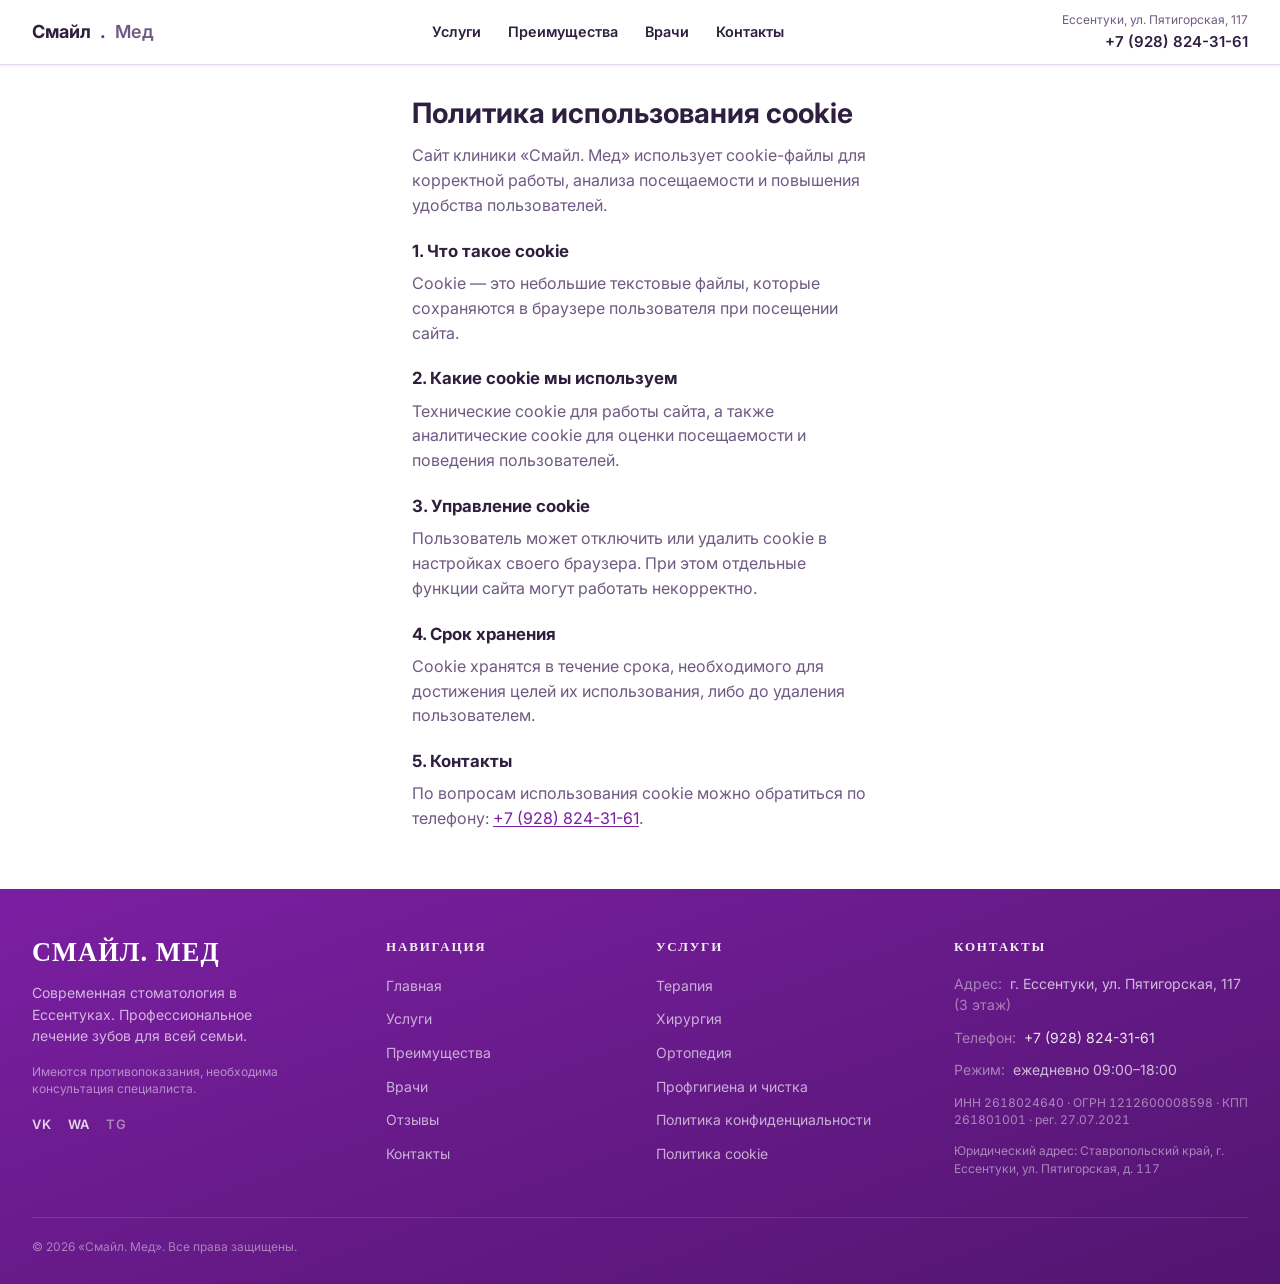
==== commit de5f19f1: "changes: Добавил фотографии в галерею, оставил ссылку для отзывов в картах,+ еще 1 слайдер" ====
--- a/cookie-policy.html
+++ b/cookie-policy.html
@@ -8,7 +8,7 @@
   <link rel="preconnect" href="https://fonts.googleapis.com">
   <link rel="preconnect" href="https://fonts.gstatic.com" crossorigin>
   <link href="https://fonts.googleapis.com/css2?family=Inter:wght@400;500;600;700&display=swap" rel="stylesheet">
-  <link rel="stylesheet" href="styles.css">
+  <link rel="stylesheet" href="styles.css?v=20260327">
 </head>
 <body>
   <header class="header header--scrolled" id="header">
@@ -102,7 +102,7 @@
     </div>
   </footer>
 
-  <script src="script.js"></script>
+  <script src="script.js?v=20260326"></script>
 </body>
 </html>
 
--- a/styles.css
+++ b/styles.css
@@ -14,7 +14,7 @@
   --radius-sm: 8px;
   --header-h: 64px;
   --font: "Inter", system-ui, -apple-system, sans-serif;
-  --max-w: 1120px;
+  --max-w: 1420px;
   --transition: 0.2s ease;
   --reveal-duration: 0.72s;
   --reveal-ease: cubic-bezier(0.22, 1, 0.36, 1);
@@ -60,7 +60,13 @@
   width: 100%;
   max-width: var(--max-w);
   margin: 0 auto;
-  padding: 0 1.125rem;
+  padding: 0 clamp(1.125rem, 4vw, 2rem);
+}
+
+@media (min-width: 1600px) {
+  :root {
+    --max-w: 1440px;
+  }
 }
 
 .container--narrow {
@@ -651,6 +657,24 @@
   grid-template-columns: repeat(2, 1fr);
 }
 
+.gallery-card {
+  margin: 0;
+  border-radius: var(--radius);
+  overflow: hidden;
+  border: 1px solid var(--color-border);
+  background: var(--color-bg-muted);
+  box-shadow: var(--shadow-sm);
+  aspect-ratio: 4 / 3;
+}
+
+.gallery-card img {
+  width: 100%;
+  height: 100%;
+  object-fit: cover;
+  object-position: center;
+  display: block;
+}
+
 .grid--works {
   display: grid;
   gap: 1rem;
@@ -1576,10 +1600,6 @@
     grid-template-columns: repeat(2, 1fr);
   }
 
-  .ba-card--span {
-    grid-column: 1;
-  }
-
   .team-grid {
     grid-template-columns: repeat(2, minmax(0, 360px));
   }
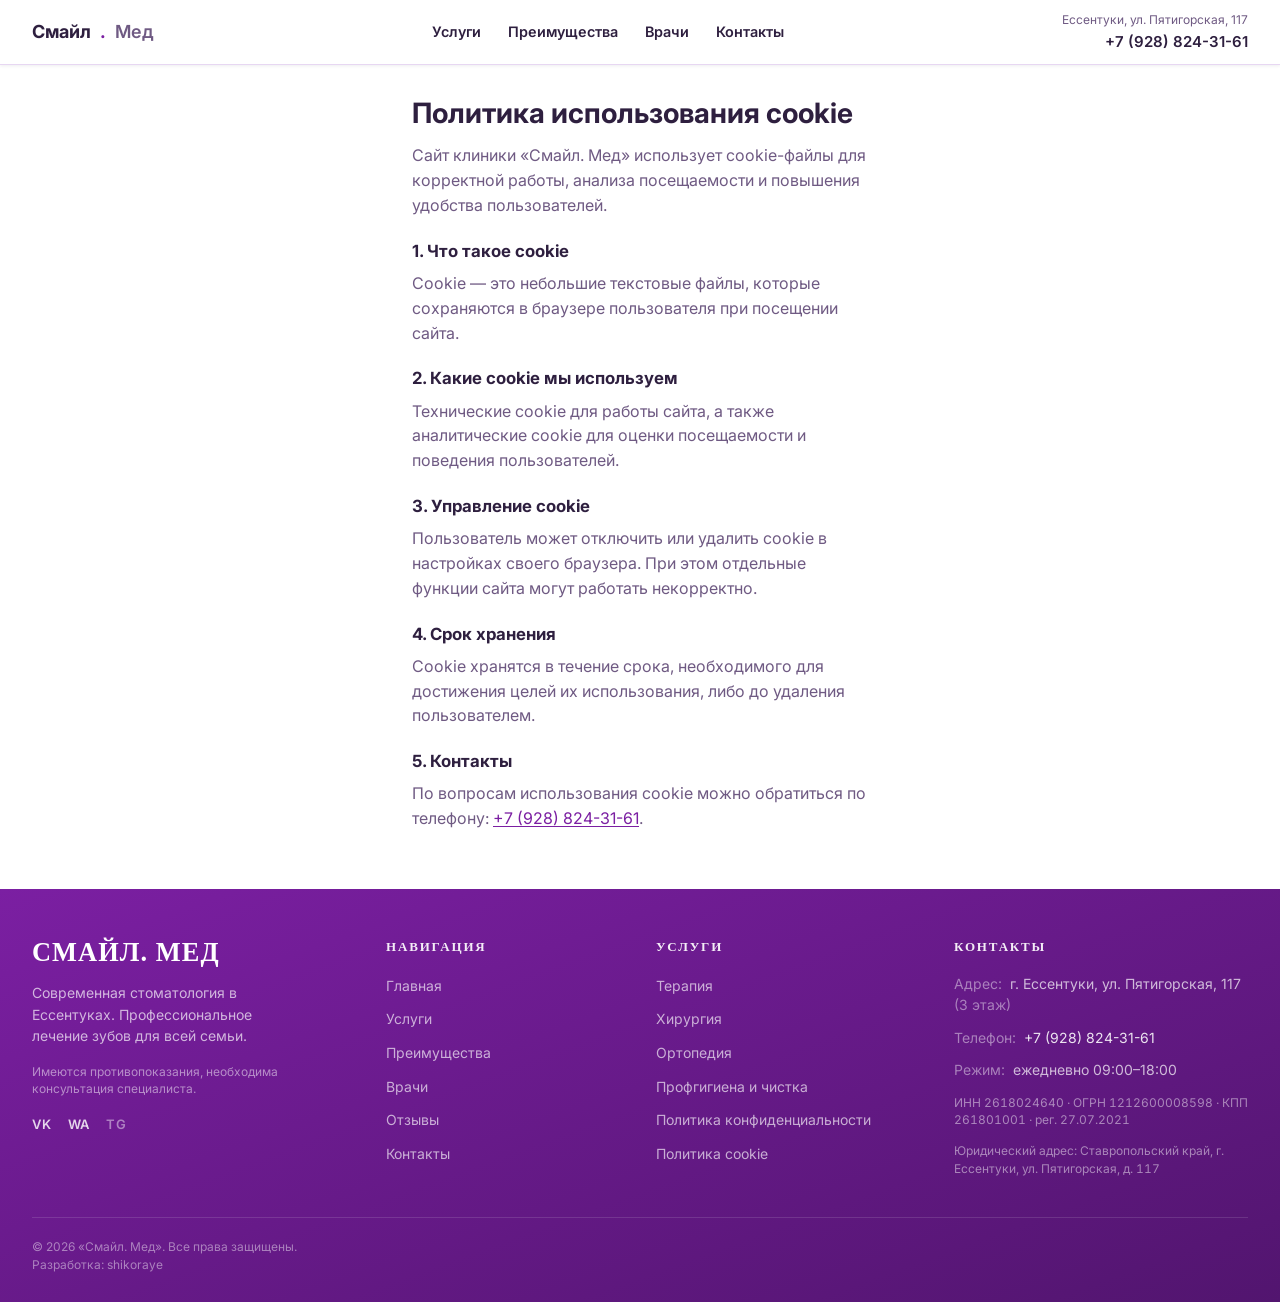
==== commit 438af15c: "changes" ====
--- a/cookie-policy.html
+++ b/cookie-policy.html
@@ -19,7 +19,7 @@
       <nav class="nav" aria-label="Основное меню">
         <a class="nav__link" href="index.html#services">Услуги</a>
         <a class="nav__link" href="index.html#advantages">Преимущества</a>
-        <a class="nav__link" href="doctors.html">Врачи</a>
+        <a class="nav__link" href="index.html#doctors">Врачи</a>
         <a class="nav__link" href="index.html#contacts">Контакты</a>
       </nav>
       <div class="header__meta">
@@ -68,7 +68,7 @@
               <li><a href="index.html#top">Главная</a></li>
               <li><a href="index.html#services">Услуги</a></li>
               <li><a href="index.html#advantages">Преимущества</a></li>
-              <li><a href="doctors.html">Врачи</a></li>
+              <li><a href="index.html#doctors">Врачи</a></li>
               <li><a href="index.html#reviews">Отзывы</a></li>
               <li><a href="index.html#contacts">Контакты</a></li>
             </ul>
@@ -98,6 +98,7 @@
       </div>
       <div class="footer__bar">
         <p class="footer__copy">&copy; <span data-year></span> «Смайл. Мед». Все права защищены.</p>
+        <p class="footer__copy">Разработка: shikoraye</p>
       </div>
     </div>
   </footer>
@@ -105,4 +106,3 @@
   <script src="script.js?v=20260326"></script>
 </body>
 </html>
-
--- a/styles.css
+++ b/styles.css
@@ -278,22 +278,23 @@
 .price-mini {
   display: flex;
   flex-direction: column;
-  gap: 0.35rem;
-  padding: 0.15rem;
+  gap: 0.45rem;
+  padding: 0.1rem;
 }
 
 .price-mini__row {
   display: grid;
   grid-template-columns: 1fr auto;
   gap: 0.75rem;
-  padding: 0.45rem 0.5rem;
+  padding: 0.62rem 0.65rem;
   border-radius: var(--radius-sm);
-  border: 1px solid transparent;
+  border: 1px solid var(--color-border);
+  background: #fff;
 }
 
 .price-mini__row:hover {
-  border-color: var(--color-border);
-  background: var(--color-bg-muted);
+  border-color: #d6c2e6;
+  background: #fbf7fe;
 }
 
 .price-mini__name {
@@ -310,23 +311,51 @@
 }
 
 .price-mini__btn {
-  margin-top: 0.35rem;
+  margin-top: 0.55rem;
 }
 
 .services__price {
-  margin-top: 1.25rem;
-  padding: 1.25rem;
+  margin-top: 1.4rem;
+  padding: 1.35rem;
   border-radius: var(--radius);
   border: 1px solid var(--color-border);
-  background: var(--color-bg);
-  box-shadow: var(--shadow-sm);
+  background: linear-gradient(180deg, #ffffff 0%, #fbf6ff 100%);
+  box-shadow: var(--shadow-md);
   width: 100%;
-  max-width: 520px;
+  max-width: 700px;
 }
 
 .services__price-title {
-  margin: 0 0 0.75rem;
-  font-size: 1.0625rem;
+  margin: 0;
+  font-size: 1.125rem;
+}
+
+.services__price-head {
+  margin: 0 0 0.7rem;
+}
+
+.services__price-subtitle {
+  margin: 0.25rem 0 0;
+  font-size: 0.875rem;
+  color: var(--color-text-muted);
+}
+
+.services__price-badges {
+  display: flex;
+  flex-wrap: wrap;
+  gap: 0.5rem;
+  margin: 0 0 0.8rem;
+}
+
+.services__price-badge {
+  display: inline-flex;
+  align-items: center;
+  padding: 0.35rem 0.7rem;
+  border-radius: 999px;
+  background: var(--color-accent-soft);
+  color: var(--color-accent-hover);
+  font-size: 0.78rem;
+  font-weight: 600;
 }
 
 .logo {
@@ -531,9 +560,9 @@
   background:
     linear-gradient(
       135deg,
-      rgba(93, 0, 123, 0.55) 0%,
-      rgba(123, 31, 162, 0.45) 45%,
-      rgba(82, 21, 111, 0.5) 100%
+      rgba(93, 0, 123, 0.44) 0%,
+      rgba(123, 31, 162, 0.35) 45%,
+      rgba(82, 21, 111, 0.4) 100%
     ),
     url("https://images.unsplash.com/photo-1629909613654-28e377c37b09?w=1200&q=70&auto=format&fit=crop") center/cover no-repeat;
   z-index: 0;
@@ -545,9 +574,9 @@
   /* К низу чуть темнее, чтобы белый текст hero оставался читаемым */
   background: linear-gradient(
     180deg,
-    rgba(45, 10, 62, 0.28) 0%,
-    rgba(82, 21, 111, 0.42) 55%,
-    rgba(45, 10, 62, 0.58) 100%
+    rgba(45, 10, 62, 0.2) 0%,
+    rgba(82, 21, 111, 0.34) 55%,
+    rgba(45, 10, 62, 0.48) 100%
   );
   z-index: 1;
 }
@@ -622,6 +651,90 @@
   color: #fff;
 }
 
+.lead-layout {
+  display: grid;
+  gap: 1.2rem;
+}
+
+.lead-intro {
+  max-width: 56ch;
+}
+
+.lead-badge {
+  display: inline-flex;
+  margin: 0 0 0.6rem;
+  padding: 0.3rem 0.7rem;
+  border-radius: 999px;
+  background: rgba(255, 255, 255, 0.2);
+  border: 1px solid rgba(255, 255, 255, 0.3);
+  font-size: 0.78rem;
+  font-weight: 700;
+  letter-spacing: 0.02em;
+}
+
+.lead-title {
+  margin-bottom: 0.6rem;
+  max-width: 18ch;
+}
+
+.lead-text {
+  margin: 0;
+  color: rgba(255, 255, 255, 0.9);
+  max-width: 48ch;
+}
+
+.lead-benefits {
+  margin: 0.95rem 0 0;
+  padding: 0;
+  list-style: none;
+  display: grid;
+  gap: 0.45rem;
+}
+
+.lead-benefits li {
+  position: relative;
+  padding-left: 1.05rem;
+  color: rgba(255, 255, 255, 0.9);
+  font-size: 0.92rem;
+}
+
+.lead-benefits li::before {
+  content: "";
+  position: absolute;
+  left: 0;
+  top: 0.62em;
+  width: 6px;
+  height: 6px;
+  border-radius: 999px;
+  background: rgba(255, 255, 255, 0.95);
+  transform: translateY(-50%);
+}
+
+.lead-quick {
+  margin-top: 1rem;
+  display: flex;
+  flex-wrap: wrap;
+  gap: 0.55rem;
+}
+
+.lead-quick__link {
+  display: inline-flex;
+  align-items: center;
+  padding: 0.42rem 0.72rem;
+  border-radius: 999px;
+  background: rgba(255, 255, 255, 0.14);
+  border: 1px solid rgba(255, 255, 255, 0.3);
+  color: #fff;
+  font-size: 0.86rem;
+  font-weight: 600;
+  text-decoration: none;
+}
+
+.lead-quick__link:hover {
+  background: rgba(255, 255, 255, 0.24);
+  color: #fff;
+}
+
 .section__title {
   margin: 0 0 0.5rem;
   font-size: clamp(1.35rem, 4vw, 1.75rem);
@@ -646,9 +759,112 @@
   gap: 0.5rem;
 }
 
-.grid--services {
+.services-head {
+  display: flex;
+  align-items: flex-end;
+  justify-content: space-between;
+  gap: 0.75rem;
+  margin-bottom: 0.55rem;
+}
+
+.services-head__title {
+  margin: 0;
+}
+
+.services-head__all {
+  display: inline-flex;
+  align-items: center;
+  gap: 0.3rem;
+  font-size: 1.05rem;
+  font-weight: 700;
+  color: #0079f2;
+  text-decoration: none;
+}
+
+.services-head__all:hover {
+  color: #0061c3;
+}
+
+.services-popular {
   display: grid;
   gap: 1rem;
+  margin-bottom: 1rem;
+}
+
+.service-category {
+  padding: 1.25rem;
+  border-radius: 18px;
+}
+
+.service-category__icon {
+  width: 54px;
+  height: 54px;
+  display: grid;
+  place-items: center;
+  border-radius: 999px;
+  background: #f4f8ff;
+  font-size: 1.35rem;
+  margin-bottom: 0.8rem;
+}
+
+.service-category__title {
+  margin: 0;
+  font-size: clamp(1.5rem, 4.2vw, 2rem);
+  line-height: 1.2;
+  color: #111f37;
+}
+
+.service-category__text {
+  margin: 0.7rem 0 0;
+  color: #39465c;
+  font-size: 1rem;
+  line-height: 1.6;
+}
+
+.service-category__tags {
+  display: flex;
+  flex-wrap: wrap;
+  gap: 0.6rem;
+  margin: 1rem 0 0;
+}
+
+.service-category__tag {
+  display: inline-flex;
+  align-items: center;
+  gap: 0.35rem;
+  padding: 0.42rem 0.82rem;
+  border-radius: 999px;
+  border: 1px solid #c3d4ef;
+  color: #2f4f7d;
+  background: #fff;
+  text-decoration: none;
+  font-size: 0.88rem;
+  font-weight: 600;
+}
+
+.service-category__tag:hover {
+  border-color: #8bb6ee;
+  background: #f5f9ff;
+  color: #204372;
+}
+
+.service-category__actions {
+  margin-top: 1.05rem;
+  display: flex;
+  align-items: center;
+  justify-content: space-between;
+  gap: 0.7rem;
+}
+
+.service-category__link {
+  font-size: 1.05rem;
+  font-weight: 700;
+  color: #0079f2;
+  text-decoration: none;
+}
+
+.service-category__link:hover {
+  color: #0061c3;
 }
 
 .grid--gallery {
@@ -657,14 +873,38 @@
   grid-template-columns: repeat(2, 1fr);
 }
 
+.gallery-head {
+  display: flex;
+  align-items: flex-end;
+  justify-content: space-between;
+  gap: 0.75rem;
+}
+
+.gallery-head__link {
+  display: inline-flex;
+  align-items: center;
+  font-size: 0.95rem;
+  font-weight: 700;
+  color: var(--color-accent);
+  text-decoration: none;
+}
+
+.gallery-head__link:hover {
+  color: var(--color-accent-hover);
+}
+
 .gallery-card {
   margin: 0;
   border-radius: var(--radius);
   overflow: hidden;
   border: 1px solid var(--color-border);
-  background: var(--color-bg-muted);
+  background: var(--color-bg);
   box-shadow: var(--shadow-sm);
+}
+
+.gallery-card__media {
   aspect-ratio: 4 / 3;
+  overflow: hidden;
 }
 
 .gallery-card img {
@@ -673,6 +913,19 @@
   object-fit: cover;
   object-position: center;
   display: block;
+  transition: transform 0.35s ease;
+}
+
+.gallery-card:hover img {
+  transform: scale(1.03);
+}
+
+.gallery-card__caption {
+  margin: 0;
+  padding: 0.72rem 0.8rem 0.8rem;
+  font-size: 0.82rem;
+  line-height: 1.45;
+  color: var(--color-text-muted);
 }
 
 .grid--works {
@@ -680,8 +933,30 @@
   gap: 1rem;
 }
 
+.works-section {
+  background: linear-gradient(180deg, #ffffff 0%, #faf4ff 100%);
+}
+
+.works__trust {
+  display: flex;
+  flex-wrap: wrap;
+  gap: 0.55rem;
+  margin: 0 0 1rem;
+}
+
+.works__trust-item {
+  display: inline-flex;
+  align-items: center;
+  padding: 0.35rem 0.7rem;
+  border-radius: 999px;
+  background: var(--color-accent-soft);
+  color: var(--color-accent-hover);
+  border: 1px solid #dfcfec;
+  font-size: 0.8rem;
+  font-weight: 600;
+}
+
 .ba-card--span {
-  /* Слайдер на всю внутреннюю область рамки карточки */
   width: 100%;
   padding: 0;
   display: block;
@@ -701,6 +976,9 @@
   text-align: left;
   font-weight: inherit;
   color: inherit;
+  border: 1px solid var(--color-border);
+  background: #fff;
+  box-shadow: var(--shadow-sm);
 }
 
 /* Before / After slider */
@@ -903,9 +1181,91 @@
   background: transparent;
 }
 
+.works-case {
+  padding: 0.95rem 1rem 1rem;
+}
+
+.works-case__title {
+  margin: 0;
+  font-size: 0.98rem;
+  color: var(--color-text);
+}
+
+.works-case__meta {
+  margin: 0.35rem 0 0;
+  font-size: 0.85rem;
+  color: var(--color-text-muted);
+}
+
+.works__footer {
+  margin-top: 1.15rem;
+  display: flex;
+  flex-direction: column;
+  align-items: flex-start;
+  gap: 0.7rem;
+}
+
+.works__note {
+  margin: 0;
+  max-width: 64ch;
+  font-size: 0.875rem;
+  color: var(--color-text-muted);
+}
+
 .grid--news {
   display: grid;
   gap: 1rem;
+}
+
+.news-head {
+  display: flex;
+  align-items: flex-end;
+  justify-content: space-between;
+  gap: 0.75rem;
+}
+
+.news-head__link {
+  display: inline-flex;
+  align-items: center;
+  font-size: 0.95rem;
+  font-weight: 700;
+  color: var(--color-accent);
+  text-decoration: none;
+}
+
+.news-head__link:hover {
+  color: var(--color-accent-hover);
+}
+
+.news-card {
+  display: flex;
+  flex-direction: column;
+  gap: 0.65rem;
+  border-radius: 16px;
+  background: linear-gradient(180deg, #ffffff 0%, #fbf7fe 100%);
+}
+
+.news-card__date {
+  margin: 0;
+  display: inline-flex;
+  align-self: flex-start;
+  padding: 0.28rem 0.62rem;
+  border-radius: 999px;
+  background: var(--color-accent-soft);
+  color: var(--color-accent-hover);
+  font-size: 0.75rem;
+  font-weight: 700;
+}
+
+.news-card__link {
+  margin-top: auto;
+  font-size: 0.9rem;
+  font-weight: 700;
+  text-decoration: none;
+}
+
+.news-card__link:hover {
+  color: var(--color-accent-hover);
 }
 
 .ph-card {
@@ -976,6 +1336,130 @@
   margin-top: 1rem;
 }
 
+/* Врачи на главной (#doctors) */
+.doctors-grid {
+  display: grid;
+  gap: 1.25rem;
+  grid-template-columns: 1fr;
+}
+
+@media (min-width: 640px) {
+  .doctors-grid {
+    grid-template-columns: repeat(2, minmax(0, 1fr));
+  }
+}
+
+@media (min-width: 1100px) {
+  .doctors-grid {
+    grid-template-columns: repeat(4, minmax(0, 1fr));
+  }
+}
+
+.doctor-card {
+  border-radius: var(--radius);
+  border: 1px solid var(--color-border);
+  background: var(--color-bg);
+  box-shadow: var(--shadow-sm);
+  overflow: hidden;
+  display: flex;
+  flex-direction: column;
+  height: 100%;
+}
+
+.doctor-card__photo {
+  width: 100%;
+  aspect-ratio: 4 / 3;
+  height: auto;
+  object-fit: cover;
+  object-position: center top;
+  background: var(--color-bg-muted);
+}
+
+.doctor-card__body {
+  padding: 1rem 1rem 1.1rem;
+  display: flex;
+  flex-direction: column;
+  flex: 1 1 auto;
+}
+
+.doctor-card__name {
+  margin: 0 0 0.75rem;
+  font-size: 1.0625rem;
+  font-weight: 700;
+  line-height: 1.25;
+}
+
+.doctor-card__facts {
+  margin: 0 0 0.9rem;
+}
+
+.doctor-card__facts > div {
+  margin: 0 0 0.55rem;
+}
+
+.doctor-card__facts > div:last-child {
+  margin-bottom: 0;
+}
+
+.doctor-card__facts dt {
+  margin: 0;
+  font-size: 0.65rem;
+  font-weight: 700;
+  letter-spacing: 0.06em;
+  text-transform: uppercase;
+  color: var(--color-text-muted);
+}
+
+.doctor-card__facts dd {
+  margin: 0.2rem 0 0;
+  font-size: 0.875rem;
+  font-weight: 600;
+  line-height: 1.45;
+  color: var(--color-text);
+}
+
+.doctor-card__license {
+  margin-top: auto;
+  font-size: 0.8125rem;
+  padding: 0.55rem 0.85rem;
+}
+
+.visit-block {
+  margin-top: 2.5rem;
+  padding: 1.75rem 1.35rem;
+  border-radius: var(--radius);
+  border: 1px solid var(--color-border);
+  background: var(--color-bg-muted);
+}
+
+.visit-block__title {
+  margin: 0 0 1rem;
+  font-size: clamp(1.15rem, 2.5vw, 1.35rem);
+  font-weight: 700;
+}
+
+.visit-steps {
+  margin: 0;
+  padding: 0 0 0 1.2rem;
+  display: flex;
+  flex-direction: column;
+  gap: 0.85rem;
+  color: var(--color-text-muted);
+  line-height: 1.5;
+}
+
+.visit-steps li::marker {
+  color: var(--color-accent);
+  font-weight: 800;
+}
+
+.visit-block__note {
+  margin: 1.1rem 0 0;
+  font-size: 0.8125rem;
+  color: var(--color-text-muted);
+  line-height: 1.45;
+}
+
 .legal-page {
   padding-top: calc(var(--header-h) + 1.75rem);
 }
@@ -988,6 +1472,12 @@
 .legal-page p {
   margin: 0 0 0.6rem;
   color: var(--color-text-muted);
+}
+
+.legal-page__redirect {
+  margin-top: 0.5rem;
+  font-size: 1rem;
+  line-height: 1.55;
 }
 
 .card {
@@ -1014,6 +1504,13 @@
   color: var(--color-text-muted);
 }
 
+.card__meta {
+  margin: 0.7rem 0 0;
+  font-size: 0.8125rem;
+  font-weight: 600;
+  color: var(--color-accent);
+}
+
 .placeholder-tag {
   font-size: 0.75rem;
   color: var(--color-text-muted);
@@ -1035,8 +1532,20 @@
 .advantages__item {
   background: var(--color-bg);
   border-radius: var(--radius);
-  padding: 1rem 1.15rem;
+  padding: 1rem 1.1rem;
   border: 1px solid var(--color-border);
+  box-shadow: var(--shadow-sm);
+}
+
+.advantages__icon {
+  width: 42px;
+  height: 42px;
+  border-radius: 999px;
+  display: grid;
+  place-items: center;
+  margin-bottom: 0.55rem;
+  font-size: 1rem;
+  background: var(--color-accent-soft);
 }
 
 .advantages__item strong {
@@ -1051,16 +1560,56 @@
   color: var(--color-text-muted);
 }
 
-/* Reviews carousel */
+.advantages__note {
+  margin: 0.6rem 0 0;
+  font-size: 0.82rem;
+  line-height: 1.5;
+  color: #8b759d;
+}
+
+.reviews-section {
+  background: linear-gradient(180deg, #f8f2fc 0%, #f4edf9 100%);
+}
+
+.reviews__trust {
+  display: grid;
+  gap: 0.75rem;
+  margin: 0 0 1rem;
+}
+
+.reviews__trust-item {
+  margin: 0;
+  background: #fff;
+  border: 1px solid var(--color-border);
+  border-radius: var(--radius);
+  padding: 0.85rem 1rem;
+  box-shadow: var(--shadow-sm);
+}
+
+.reviews__trust-item strong {
+  display: block;
+  font-size: 1.05rem;
+  color: var(--color-accent);
+  line-height: 1.15;
+}
+
+.reviews__trust-item span {
+  display: block;
+  margin-top: 0.2rem;
+  font-size: 0.875rem;
+  color: var(--color-text-muted);
+}
+
 .reviews {
-  max-width: 640px;
+  max-width: 760px;
 }
 
 .reviews__viewport {
   overflow: hidden;
   border-radius: var(--radius);
   border: 1px solid var(--color-border);
-  background: var(--color-bg);
+  background: linear-gradient(180deg, #fff 0%, #fbf7fe 100%);
+  box-shadow: var(--shadow-md);
 }
 
 .reviews__track {
@@ -1071,24 +1620,42 @@
 .review {
   flex: 0 0 100%;
   margin: 0;
-  padding: 1.5rem 1.25rem;
+  padding: 1.5rem 1.25rem 1.35rem;
+}
+
+.review__rating {
+  margin: 0 0 0.6rem;
+  font-size: 1rem;
+  letter-spacing: 0.15em;
+  color: #f5a623;
 }
 
 .review p {
   margin: 0 0 0.75rem;
-  font-size: 1rem;
+  font-size: 1.02rem;
+  line-height: 1.65;
+  color: #3a2a4d;
 }
 
 .review cite {
   font-size: 0.875rem;
   font-style: normal;
   color: var(--color-text-muted);
+  font-weight: 600;
 }
 
 .reviews__controls {
   display: flex;
+  align-items: center;
+  flex-wrap: wrap;
   gap: 0.5rem;
   margin-top: 0.75rem;
+}
+
+.reviews__hint {
+  font-size: 0.8125rem;
+  color: var(--color-text-muted);
+  margin-right: auto;
 }
 
 .reviews__btn {
@@ -1108,6 +1675,7 @@
 
 .reviews__cta {
   align-items: flex-start;
+  gap: 0.65rem;
 }
 
 /* Lead form */
@@ -1115,6 +1683,23 @@
   display: flex;
   flex-direction: column;
   gap: 1rem;
+  padding: 1rem;
+  border-radius: var(--radius);
+  border: 1px solid rgba(255, 255, 255, 0.28);
+  background: rgba(255, 255, 255, 0.12);
+  backdrop-filter: blur(3px);
+}
+
+.lead-form .btn--primary {
+  background: #ffffff;
+  color: #5f1f8d;
+  border-color: #ffffff;
+}
+
+.lead-form .btn--primary:hover {
+  background: #efe5f8;
+  color: #4d1678;
+  border-color: #efe5f8;
 }
 
 .field {
@@ -1165,6 +1750,7 @@
   min-height: 1.25em;
   font-size: 0.875rem;
   opacity: 0.95;
+  color: rgba(255, 255, 255, 0.92);
 }
 
 /* Contacts */
@@ -1584,7 +2170,11 @@
     flex-wrap: wrap;
   }
 
-  .grid--services {
+  .lead-layout {
+    grid-template-columns: 1fr;
+  }
+
+  .services-popular {
     grid-template-columns: repeat(2, 1fr);
   }
 
@@ -1600,12 +2190,31 @@
     grid-template-columns: repeat(2, 1fr);
   }
 
+  .works__footer {
+    flex-direction: row;
+    flex-wrap: wrap;
+    align-items: center;
+    justify-content: space-between;
+  }
+
+  .works__note {
+    max-width: 52ch;
+  }
+
   .team-grid {
     grid-template-columns: repeat(2, minmax(0, 360px));
   }
 
   .advantages {
     grid-template-columns: repeat(2, 1fr);
+  }
+
+  .reviews__trust {
+    grid-template-columns: repeat(3, minmax(0, 1fr));
+  }
+
+  .reviews__controls {
+    margin-top: 1rem;
   }
 
   .contacts-grid {
@@ -1627,12 +2236,28 @@
 }
 
 @media (min-width: 960px) {
-  .grid--services {
-    grid-template-columns: repeat(4, 1fr);
+  .services-popular {
+    grid-template-columns: repeat(2, 1fr);
+  }
+
+  .lead-layout {
+    grid-template-columns: minmax(0, 1.1fr) minmax(0, 0.9fr);
+    align-items: start;
+    gap: 1.5rem;
+  }
+
+  .reviews {
+    max-width: 820px;
   }
 
   .hero__title {
     max-width: 22ch;
+  }
+}
+
+@media (min-width: 1280px) {
+  .services-popular {
+    grid-template-columns: repeat(4, 1fr);
   }
 }
 
